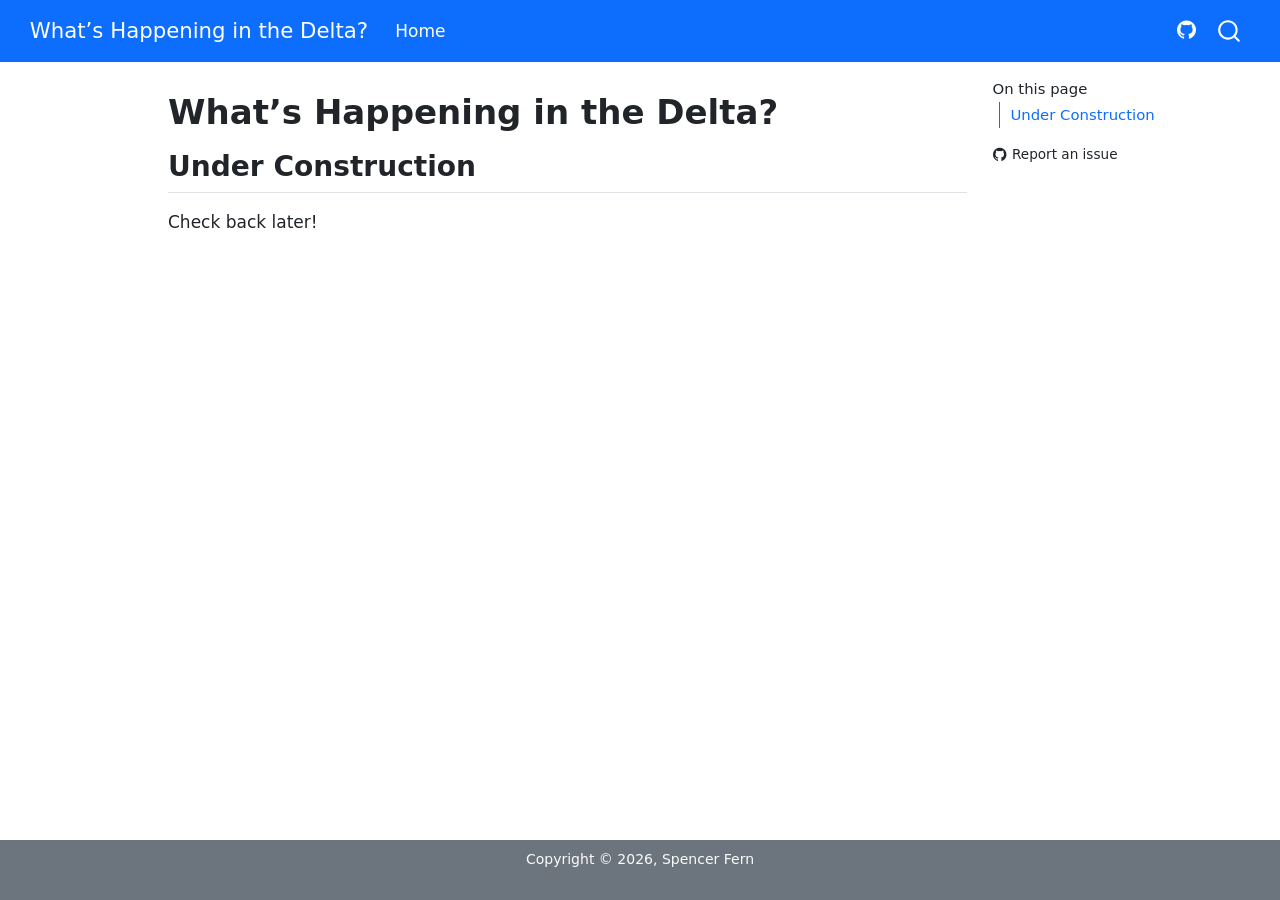
==== index.html @ 68d512fb "Built site for gh-pages" ====
<!DOCTYPE html>
<html xmlns="http://www.w3.org/1999/xhtml" lang="en" xml:lang="en"><head>

<meta charset="utf-8">
<meta name="generator" content="quarto-1.9.38">

<meta name="viewport" content="width=device-width, initial-scale=1.0, user-scalable=yes">


<title>What’s Happening in the Delta?</title>
<style>
/* Default styles provided by pandoc.
** See https://pandoc.org/MANUAL.html#variables-for-html for config info.
*/
code{white-space: pre-wrap;}
span.smallcaps{font-variant: small-caps;}
div.columns{display: flex; gap: min(4vw, 1.5em);}
div.column{flex: auto; overflow-x: auto;}
div.hanging-indent{margin-left: 1.5em; text-indent: -1.5em;}
ul.task-list{list-style: none;}
ul.task-list li input[type="checkbox"] {
  width: 0.8em;
  margin: 0 0.8em 0.2em -1em; /* quarto-specific, see https://github.com/quarto-dev/quarto-cli/issues/4556 */ 
  vertical-align: middle;
}
</style>


<script src="site_libs/quarto-nav/quarto-nav.js"></script>
<script src="site_libs/quarto-nav/headroom.min.js"></script>
<script src="site_libs/clipboard/clipboard.min.js"></script>
<script src="site_libs/quarto-search/autocomplete.umd.js"></script>
<script src="site_libs/quarto-search/fuse.min.js"></script>
<script src="site_libs/quarto-search/quarto-search.js"></script>
<meta name="quarto:offset" content="./">
<script src="site_libs/quarto-html/quarto.js" type="module"></script>
<script src="site_libs/quarto-html/tabsets/tabsets.js" type="module"></script>
<script src="site_libs/quarto-html/popper.min.js"></script>
<script src="site_libs/quarto-html/tippy.umd.min.js"></script>
<script src="site_libs/quarto-html/anchor.min.js"></script>
<link href="site_libs/quarto-html/tippy.css" rel="stylesheet">
<link href="site_libs/quarto-html/quarto-syntax-highlighting-15634bcf2e68342d4ad2dfa704d543f6.css" rel="stylesheet" id="quarto-text-highlighting-styles">
<script src="site_libs/bootstrap/bootstrap.min.js"></script>
<link href="site_libs/bootstrap/bootstrap-icons.css" rel="stylesheet">
<link href="site_libs/bootstrap/bootstrap-a5e1f6ec0c89de0c92b3266342d8023a.min.css" rel="stylesheet" append-hash="true" id="quarto-bootstrap" data-mode="light">
<script id="quarto-search-options" type="application/json">{
  "location": "navbar",
  "copy-button": false,
  "collapse-after": 3,
  "panel-placement": "end",
  "type": "overlay",
  "limit": 50,
  "keyboard-shortcut": [
    "f",
    "/",
    "s"
  ],
  "show-item-context": false,
  "language": {
    "search-no-results-text": "No results",
    "search-matching-documents-text": "matching documents",
    "search-copy-link-title": "Copy link to search",
    "search-hide-matches-text": "Hide additional matches",
    "search-more-match-text": "more match in this document",
    "search-more-matches-text": "more matches in this document",
    "search-clear-button-title": "Clear",
    "search-text-placeholder": "",
    "search-detached-cancel-button-title": "Cancel",
    "search-submit-button-title": "Submit",
    "search-label": "Search"
  }
}</script>


</head>

<body class="nav-fixed quarto-light">

<div id="quarto-search-results"></div>
  <header id="quarto-header" class="headroom fixed-top">
    <nav class="navbar navbar-expand-lg " data-bs-theme="dark">
      <div class="navbar-container container-fluid">
      <div class="navbar-brand-container mx-auto">
    <a class="navbar-brand" href="./index.html">
    <span class="navbar-title">What’s Happening in the Delta?</span>
    </a>
  </div>
            <div id="quarto-search" class="" title="Search"></div>
          <button class="navbar-toggler" type="button" data-bs-toggle="collapse" data-bs-target="#navbarCollapse" aria-controls="navbarCollapse" role="menu" aria-expanded="false" aria-label="Toggle navigation" onclick="if (window.quartoToggleHeadroom) { window.quartoToggleHeadroom(); }">
  <span class="navbar-toggler-icon"></span>
</button>
          <div class="collapse navbar-collapse" id="navbarCollapse">
            <ul class="navbar-nav navbar-nav-scroll me-auto">
  <li class="nav-item">
    <a class="nav-link active" href="./index.html" aria-current="page"> 
<span class="menu-text">Home</span></a>
  </li>  
</ul>
            <ul class="navbar-nav navbar-nav-scroll ms-auto">
  <li class="nav-item compact">
    <a class="nav-link" href="https://github.com/nceas-learning-hub/2026_delta_week3"> <i class="bi bi-github" role="img">
</i> 
<span class="menu-text"></span></a>
  </li>  
</ul>
          </div> <!-- /navcollapse -->
            <div class="quarto-navbar-tools">
</div>
      </div> <!-- /container-fluid -->
    </nav>
</header>
<!-- content -->
<div id="quarto-content" class="quarto-container page-columns page-rows-contents page-layout-article page-navbar">
<!-- sidebar -->
<!-- margin-sidebar -->
    <div id="quarto-margin-sidebar" class="sidebar margin-sidebar">
        <nav id="TOC" role="doc-toc" class="toc-active">
    <h2 id="toc-title">On this page</h2>
   
  <ul>
  <li><a href="#under-construction" id="toc-under-construction" class="nav-link active" data-scroll-target="#under-construction">Under Construction</a></li>
  </ul>
<div class="toc-actions"><ul><li><a href="https://github.com/nceas-learning-hub/2026_delta_week3/issues/new" class="toc-action"><i class="bi bi-github"></i>Report an issue</a></li></ul></div></nav>
    </div>
<!-- main -->
<main class="content" id="quarto-document-content">

<header id="title-block-header" class="quarto-title-block default">
<div class="quarto-title">
<h1 class="title">What’s Happening in the Delta?</h1>
</div>



<div class="quarto-title-meta">

    
  
    
  </div>
  


</header>


<section id="under-construction" class="level2">
<h2 class="anchored" data-anchor-id="under-construction">Under Construction</h2>
<p>Check back later!</p>


</section>

</main> <!-- /main -->
<script id="quarto-html-after-body" type="application/javascript">
  window.document.addEventListener("DOMContentLoaded", function (event) {
    const icon = "";
    const anchorJS = new window.AnchorJS();
    anchorJS.options = {
      placement: 'right',
      icon: icon
    };
    anchorJS.add('.anchored');
    const isCodeAnnotation = (el) => {
      for (const clz of el.classList) {
        if (clz.startsWith('code-annotation-')) {                     
          return true;
        }
      }
      return false;
    }
    const onCopySuccess = function(e) {
      // button target
      const button = e.trigger;
      // don't keep focus
      button.blur();
      // flash "checked"
      button.classList.add('code-copy-button-checked');
      var currentTitle = button.getAttribute("title");
      button.setAttribute("title", "Copied!");
      let tooltip;
      if (window.bootstrap) {
        button.setAttribute("data-bs-toggle", "tooltip");
        button.setAttribute("data-bs-placement", "left");
        button.setAttribute("data-bs-title", "Copied!");
        tooltip = new bootstrap.Tooltip(button, 
          { trigger: "manual", 
            customClass: "code-copy-button-tooltip",
            offset: [0, -8]});
        tooltip.show();    
      }
      setTimeout(function() {
        if (tooltip) {
          tooltip.hide();
          button.removeAttribute("data-bs-title");
          button.removeAttribute("data-bs-toggle");
          button.removeAttribute("data-bs-placement");
        }
        button.setAttribute("title", currentTitle);
        button.classList.remove('code-copy-button-checked');
      }, 1000);
      // clear code selection
      e.clearSelection();
    }
    const getTextToCopy = function(trigger) {
      const outerScaffold = trigger.parentElement.cloneNode(true);
      const codeEl = outerScaffold.querySelector('code');
      for (const childEl of codeEl.children) {
        if (isCodeAnnotation(childEl)) {
          childEl.remove();
        }
      }
      return codeEl.innerText;
    }
    const clipboard = new window.ClipboardJS('.code-copy-button:not([data-in-quarto-modal])', {
      text: getTextToCopy
    });
    clipboard.on('success', onCopySuccess);
    if (window.document.getElementById('quarto-embedded-source-code-modal')) {
      const clipboardModal = new window.ClipboardJS('.code-copy-button[data-in-quarto-modal]', {
        text: getTextToCopy,
        container: window.document.getElementById('quarto-embedded-source-code-modal')
      });
      clipboardModal.on('success', onCopySuccess);
    }
      var localhostRegex = new RegExp(/^(?:http|https):\/\/localhost\:?[0-9]*\//);
      var mailtoRegex = new RegExp(/^mailto:/);
        var filterRegex = new RegExp("https:\/\/spensahhhhh\.github\.io\/");
      var isInternal = (href) => {
          return filterRegex.test(href) || localhostRegex.test(href) || mailtoRegex.test(href);
      }
      // Inspect non-navigation links and adorn them if external
     var links = window.document.querySelectorAll('a[href]:not(.nav-link):not(.navbar-brand):not(.toc-action):not(.sidebar-link):not(.sidebar-item-toggle):not(.pagination-link):not(.no-external):not([aria-hidden]):not(.dropdown-item):not(.quarto-navigation-tool):not(.about-link)');
      for (var i=0; i<links.length; i++) {
        const link = links[i];
        if (!isInternal(link.href)) {
          // undo the damage that might have been done by quarto-nav.js in the case of
          // links that we want to consider external
          if (link.dataset.originalHref !== undefined) {
            link.href = link.dataset.originalHref;
          }
            // target, if specified
            link.setAttribute("target", "_blank");
            if (link.getAttribute("rel") === null) {
              link.setAttribute("rel", "noopener");
            }
        }
      }
    function tippyHover(el, contentFn, onTriggerFn, onUntriggerFn) {
      const config = {
        allowHTML: true,
        maxWidth: 500,
        delay: 100,
        arrow: false,
        appendTo: function(el) {
            return el.parentElement;
        },
        interactive: true,
        interactiveBorder: 10,
        theme: 'quarto',
        placement: 'bottom-start',
      };
      if (contentFn) {
        config.content = contentFn;
      }
      if (onTriggerFn) {
        config.onTrigger = onTriggerFn;
      }
      if (onUntriggerFn) {
        config.onUntrigger = onUntriggerFn;
      }
      window.tippy(el, config); 
    }
    const noterefs = window.document.querySelectorAll('a[role="doc-noteref"]');
    for (var i=0; i<noterefs.length; i++) {
      const ref = noterefs[i];
      tippyHover(ref, function() {
        // use id or data attribute instead here
        let href = ref.getAttribute('data-footnote-href') || ref.getAttribute('href');
        try { href = new URL(href).hash; } catch {}
        const id = href.replace(/^#\/?/, "");
        const note = window.document.getElementById(id);
        if (note) {
          return note.innerHTML;
        } else {
          return "";
        }
      });
    }
    const xrefs = window.document.querySelectorAll('a.quarto-xref');
    const processXRef = (id, note) => {
      // Strip column container classes
      const stripColumnClz = (el) => {
        el.classList.remove("page-full", "page-columns");
        if (el.children) {
          for (const child of el.children) {
            stripColumnClz(child);
          }
        }
      }
      stripColumnClz(note)
      if (id === null || id.startsWith('sec-')) {
        // Special case sections, only their first couple elements
        const container = document.createElement("div");
        if (note.children && note.children.length > 2) {
          container.appendChild(note.children[0].cloneNode(true));
          for (let i = 1; i < note.children.length; i++) {
            const child = note.children[i];
            if (child.tagName === "P" && child.innerText === "") {
              continue;
            } else {
              container.appendChild(child.cloneNode(true));
              break;
            }
          }
          if (window.Quarto?.typesetMath) {
            window.Quarto.typesetMath(container);
          }
          return container.innerHTML
        } else {
          if (window.Quarto?.typesetMath) {
            window.Quarto.typesetMath(note);
          }
          return note.innerHTML;
        }
      } else {
        // Remove any anchor links if they are present
        const anchorLink = note.querySelector('a.anchorjs-link');
        if (anchorLink) {
          anchorLink.remove();
        }
        if (window.Quarto?.typesetMath) {
          window.Quarto.typesetMath(note);
        }
        if (note.classList.contains("callout")) {
          return note.outerHTML;
        } else {
          return note.innerHTML;
        }
      }
    }
    for (var i=0; i<xrefs.length; i++) {
      const xref = xrefs[i];
      tippyHover(xref, undefined, function(instance) {
        instance.disable();
        let url = xref.getAttribute('href');
        let hash = undefined; 
        if (url.startsWith('#')) {
          hash = url;
        } else {
          try { hash = new URL(url).hash; } catch {}
        }
        if (hash) {
          const id = hash.replace(/^#\/?/, "");
          const note = window.document.getElementById(id);
          if (note !== null) {
            try {
              const html = processXRef(id, note.cloneNode(true));
              instance.setContent(html);
            } finally {
              instance.enable();
              instance.show();
            }
          } else {
            // See if we can fetch this
            fetch(url.split('#')[0])
            .then(res => res.text())
            .then(html => {
              const parser = new DOMParser();
              const htmlDoc = parser.parseFromString(html, "text/html");
              const note = htmlDoc.getElementById(id);
              if (note !== null) {
                const html = processXRef(id, note);
                instance.setContent(html);
              } 
            }).finally(() => {
              instance.enable();
              instance.show();
            });
          }
        } else {
          // See if we can fetch a full url (with no hash to target)
          // This is a special case and we should probably do some content thinning / targeting
          fetch(url)
          .then(res => res.text())
          .then(html => {
            const parser = new DOMParser();
            const htmlDoc = parser.parseFromString(html, "text/html");
            const note = htmlDoc.querySelector('main.content');
            if (note !== null) {
              // This should only happen for chapter cross references
              // (since there is no id in the URL)
              // remove the first header
              if (note.children.length > 0 && note.children[0].tagName === "HEADER") {
                note.children[0].remove();
              }
              const html = processXRef(null, note);
              instance.setContent(html);
            } 
          }).finally(() => {
            instance.enable();
            instance.show();
          });
        }
      }, function(instance) {
      });
    }
        let selectedAnnoteEl;
        const selectorForAnnotation = ( cell, annotation) => {
          let cellAttr = 'data-code-cell="' + cell + '"';
          let lineAttr = 'data-code-annotation="' +  annotation + '"';
          const selector = 'span[' + cellAttr + '][' + lineAttr + ']';
          return selector;
        }
        const selectCodeLines = (annoteEl) => {
          const doc = window.document;
          const targetCell = annoteEl.getAttribute("data-target-cell");
          const targetAnnotation = annoteEl.getAttribute("data-target-annotation");
          const annoteSpan = window.document.querySelector(selectorForAnnotation(targetCell, targetAnnotation));
          const lines = annoteSpan.getAttribute("data-code-lines").split(",");
          const lineIds = lines.map((line) => {
            return targetCell + "-" + line;
          })
          let top = null;
          let height = null;
          let parent = null;
          if (lineIds.length > 0) {
              //compute the position of the single el (top and bottom and make a div)
              const el = window.document.getElementById(lineIds[0]);
              top = el.offsetTop;
              height = el.offsetHeight;
              parent = el.parentElement.parentElement;
            if (lineIds.length > 1) {
              const lastEl = window.document.getElementById(lineIds[lineIds.length - 1]);
              const bottom = lastEl.offsetTop + lastEl.offsetHeight;
              height = bottom - top;
            }
            if (top !== null && height !== null && parent !== null) {
              // cook up a div (if necessary) and position it 
              let div = window.document.getElementById("code-annotation-line-highlight");
              if (div === null) {
                div = window.document.createElement("div");
                div.setAttribute("id", "code-annotation-line-highlight");
                div.style.position = 'absolute';
                parent.appendChild(div);
              }
              div.style.top = top - 2 + "px";
              div.style.height = height + 4 + "px";
              div.style.left = 0;
              let gutterDiv = window.document.getElementById("code-annotation-line-highlight-gutter");
              if (gutterDiv === null) {
                gutterDiv = window.document.createElement("div");
                gutterDiv.setAttribute("id", "code-annotation-line-highlight-gutter");
                gutterDiv.style.position = 'absolute';
                const codeCell = window.document.getElementById(targetCell);
                const gutter = codeCell.querySelector('.code-annotation-gutter');
                gutter.appendChild(gutterDiv);
              }
              gutterDiv.style.top = top - 2 + "px";
              gutterDiv.style.height = height + 4 + "px";
            }
            selectedAnnoteEl = annoteEl;
          }
        };
        const unselectCodeLines = () => {
          const elementsIds = ["code-annotation-line-highlight", "code-annotation-line-highlight-gutter"];
          elementsIds.forEach((elId) => {
            const div = window.document.getElementById(elId);
            if (div) {
              div.remove();
            }
          });
          selectedAnnoteEl = undefined;
        };
          // Handle positioning of the toggle
      window.addEventListener(
        "resize",
        throttle(() => {
          elRect = undefined;
          if (selectedAnnoteEl) {
            selectCodeLines(selectedAnnoteEl);
          }
        }, 10)
      );
      function throttle(fn, ms) {
      let throttle = false;
      let timer;
        return (...args) => {
          if(!throttle) { // first call gets through
              fn.apply(this, args);
              throttle = true;
          } else { // all the others get throttled
              if(timer) clearTimeout(timer); // cancel #2
              timer = setTimeout(() => {
                fn.apply(this, args);
                timer = throttle = false;
              }, ms);
          }
        };
      }
        // Attach click handler to the DT
        const annoteDls = window.document.querySelectorAll('dt[data-target-cell]');
        for (const annoteDlNode of annoteDls) {
          annoteDlNode.addEventListener('click', (event) => {
            const clickedEl = event.target;
            if (clickedEl !== selectedAnnoteEl) {
              unselectCodeLines();
              const activeEl = window.document.querySelector('dt[data-target-cell].code-annotation-active');
              if (activeEl) {
                activeEl.classList.remove('code-annotation-active');
              }
              selectCodeLines(clickedEl);
              clickedEl.classList.add('code-annotation-active');
            } else {
              // Unselect the line
              unselectCodeLines();
              clickedEl.classList.remove('code-annotation-active');
            }
          });
        }
    const findCites = (el) => {
      const parentEl = el.parentElement;
      if (parentEl) {
        const cites = parentEl.dataset.cites;
        if (cites) {
          return {
            el,
            cites: cites.split(' ')
          };
        } else {
          return findCites(el.parentElement)
        }
      } else {
        return undefined;
      }
    };
    var bibliorefs = window.document.querySelectorAll('a[role="doc-biblioref"]');
    for (var i=0; i<bibliorefs.length; i++) {
      const ref = bibliorefs[i];
      const citeInfo = findCites(ref);
      if (citeInfo) {
        tippyHover(citeInfo.el, function() {
          var popup = window.document.createElement('div');
          citeInfo.cites.forEach(function(cite) {
            var citeDiv = window.document.createElement('div');
            citeDiv.classList.add('hanging-indent');
            citeDiv.classList.add('csl-entry');
            var biblioDiv = window.document.getElementById('ref-' + cite);
            if (biblioDiv) {
              citeDiv.innerHTML = biblioDiv.innerHTML;
            }
            popup.appendChild(citeDiv);
          });
          return popup.innerHTML;
        });
      }
    }
  });
  </script>
</div> <!-- /content -->
<footer class="footer">
  <div class="nav-footer">
    <div class="nav-footer-left">
      &nbsp;
    </div>   
    <div class="nav-footer-center">
<p>Copyright © 2026, Spencer Fern</p>
<div class="toc-actions d-sm-block d-md-none"><ul><li><a href="https://github.com/nceas-learning-hub/2026_delta_week3/issues/new" class="toc-action"><i class="bi bi-github"></i>Report an issue</a></li></ul></div></div>
    <div class="nav-footer-right">
      &nbsp;
    </div>
  </div>
</footer>




</body></html>
---- site_libs/quarto-html/tippy.css ----
.tippy-box[data-animation=fade][data-state=hidden]{opacity:0}[data-tippy-root]{max-width:calc(100vw - 10px)}.tippy-box{position:relative;background-color:#333;color:#fff;border-radius:4px;font-size:14px;line-height:1.4;white-space:normal;outline:0;transition-property:transform,visibility,opacity}.tippy-box[data-placement^=top]>.tippy-arrow{bottom:0}.tippy-box[data-placement^=top]>.tippy-arrow:before{bottom:-7px;left:0;border-width:8px 8px 0;border-top-color:initial;transform-origin:center top}.tippy-box[data-placement^=bottom]>.tippy-arrow{top:0}.tippy-box[data-placement^=bottom]>.tippy-arrow:before{top:-7px;left:0;border-width:0 8px 8px;border-bottom-color:initial;transform-origin:center bottom}.tippy-box[data-placement^=left]>.tippy-arrow{right:0}.tippy-box[data-placement^=left]>.tippy-arrow:before{border-width:8px 0 8px 8px;border-left-color:initial;right:-7px;transform-origin:center left}.tippy-box[data-placement^=right]>.tippy-arrow{left:0}.tippy-box[data-placement^=right]>.tippy-arrow:before{left:-7px;border-width:8px 8px 8px 0;border-right-color:initial;transform-origin:center right}.tippy-box[data-inertia][data-state=visible]{transition-timing-function:cubic-bezier(.54,1.5,.38,1.11)}.tippy-arrow{width:16px;height:16px;color:#333}.tippy-arrow:before{content:"";position:absolute;border-color:transparent;border-style:solid}.tippy-content{position:relative;padding:5px 9px;z-index:1}
---- site_libs/quarto-html/quarto-syntax-highlighting-15634bcf2e68342d4ad2dfa704d543f6.css ----
/* quarto syntax highlight colors */
:root {
  --quarto-hl-ot-color: #003B4F;
  --quarto-hl-at-color: #657422;
  --quarto-hl-ss-color: #20794D;
  --quarto-hl-an-color: #5E5E5E;
  --quarto-hl-fu-color: #4758AB;
  --quarto-hl-st-color: #20794D;
  --quarto-hl-cf-color: #003B4F;
  --quarto-hl-op-color: #5E5E5E;
  --quarto-hl-er-color: #AD0000;
  --quarto-hl-bn-color: #AD0000;
  --quarto-hl-al-color: #AD0000;
  --quarto-hl-va-color: #111111;
  --quarto-hl-bu-color: inherit;
  --quarto-hl-ex-color: inherit;
  --quarto-hl-pp-color: #AD0000;
  --quarto-hl-in-color: #5E5E5E;
  --quarto-hl-vs-color: #20794D;
  --quarto-hl-wa-color: #5E5E5E;
  --quarto-hl-do-color: #5E5E5E;
  --quarto-hl-im-color: #00769E;
  --quarto-hl-ch-color: #20794D;
  --quarto-hl-dt-color: #AD0000;
  --quarto-hl-fl-color: #AD0000;
  --quarto-hl-co-color: #5E5E5E;
  --quarto-hl-cv-color: #5E5E5E;
  --quarto-hl-cn-color: #8f5902;
  --quarto-hl-sc-color: #5E5E5E;
  --quarto-hl-dv-color: #AD0000;
  --quarto-hl-kw-color: #003B4F;
}

/* other quarto variables */
:root {
  --quarto-font-monospace: SFMono-Regular, Menlo, Monaco, Consolas, "Liberation Mono", "Courier New", monospace;
}

/* syntax highlight based on Pandoc's rules */
pre > code.sourceCode > span {
  color: #003B4F;
}

code.sourceCode > span {
  color: #003B4F;
}

div.sourceCode,
div.sourceCode pre.sourceCode {
  color: #003B4F;
}

/* Normal */
code span {
  color: #003B4F;
}

/* Alert */
code span.al {
  color: #AD0000;
  font-style: inherit;
}

/* Annotation */
code span.an {
  color: #5E5E5E;
  font-style: inherit;
}

/* Attribute */
code span.at {
  color: #657422;
  font-style: inherit;
}

/* BaseN */
code span.bn {
  color: #AD0000;
  font-style: inherit;
}

/* BuiltIn */
code span.bu {
  font-style: inherit;
}

/* ControlFlow */
code span.cf {
  color: #003B4F;
  font-weight: bold;
  font-style: inherit;
}

/* Char */
code span.ch {
  color: #20794D;
  font-style: inherit;
}

/* Constant */
code span.cn {
  color: #8f5902;
  font-style: inherit;
}

/* Comment */
code span.co {
  color: #5E5E5E;
  font-style: inherit;
}

/* CommentVar */
code span.cv {
  color: #5E5E5E;
  font-style: italic;
}

/* Documentation */
code span.do {
  color: #5E5E5E;
  font-style: italic;
}

/* DataType */
code span.dt {
  color: #AD0000;
  font-style: inherit;
}

/* DecVal */
code span.dv {
  color: #AD0000;
  font-style: inherit;
}

/* Error */
code span.er {
  color: #AD0000;
  font-style: inherit;
}

/* Extension */
code span.ex {
  font-style: inherit;
}

/* Float */
code span.fl {
  color: #AD0000;
  font-style: inherit;
}

/* Function */
code span.fu {
  color: #4758AB;
  font-style: inherit;
}

/* Import */
code span.im {
  color: #00769E;
  font-style: inherit;
}

/* Information */
code span.in {
  color: #5E5E5E;
  font-style: inherit;
}

/* Keyword */
code span.kw {
  color: #003B4F;
  font-weight: bold;
  font-style: inherit;
}

/* Operator */
code span.op {
  color: #5E5E5E;
  font-style: inherit;
}

/* Other */
code span.ot {
  color: #003B4F;
  font-style: inherit;
}

/* Preprocessor */
code span.pp {
  color: #AD0000;
  font-style: inherit;
}

/* SpecialChar */
code span.sc {
  color: #5E5E5E;
  font-style: inherit;
}

/* SpecialString */
code span.ss {
  color: #20794D;
  font-style: inherit;
}

/* String */
code span.st {
  color: #20794D;
  font-style: inherit;
}

/* Variable */
code span.va {
  color: #111111;
  font-style: inherit;
}

/* VerbatimString */
code span.vs {
  color: #20794D;
  font-style: inherit;
}

/* Warning */
code span.wa {
  color: #5E5E5E;
  font-style: italic;
}

.prevent-inlining {
  content: "</";
}

/*# sourceMappingURL=f23921c56f73e400b49028c9186a1aa0.css.map */
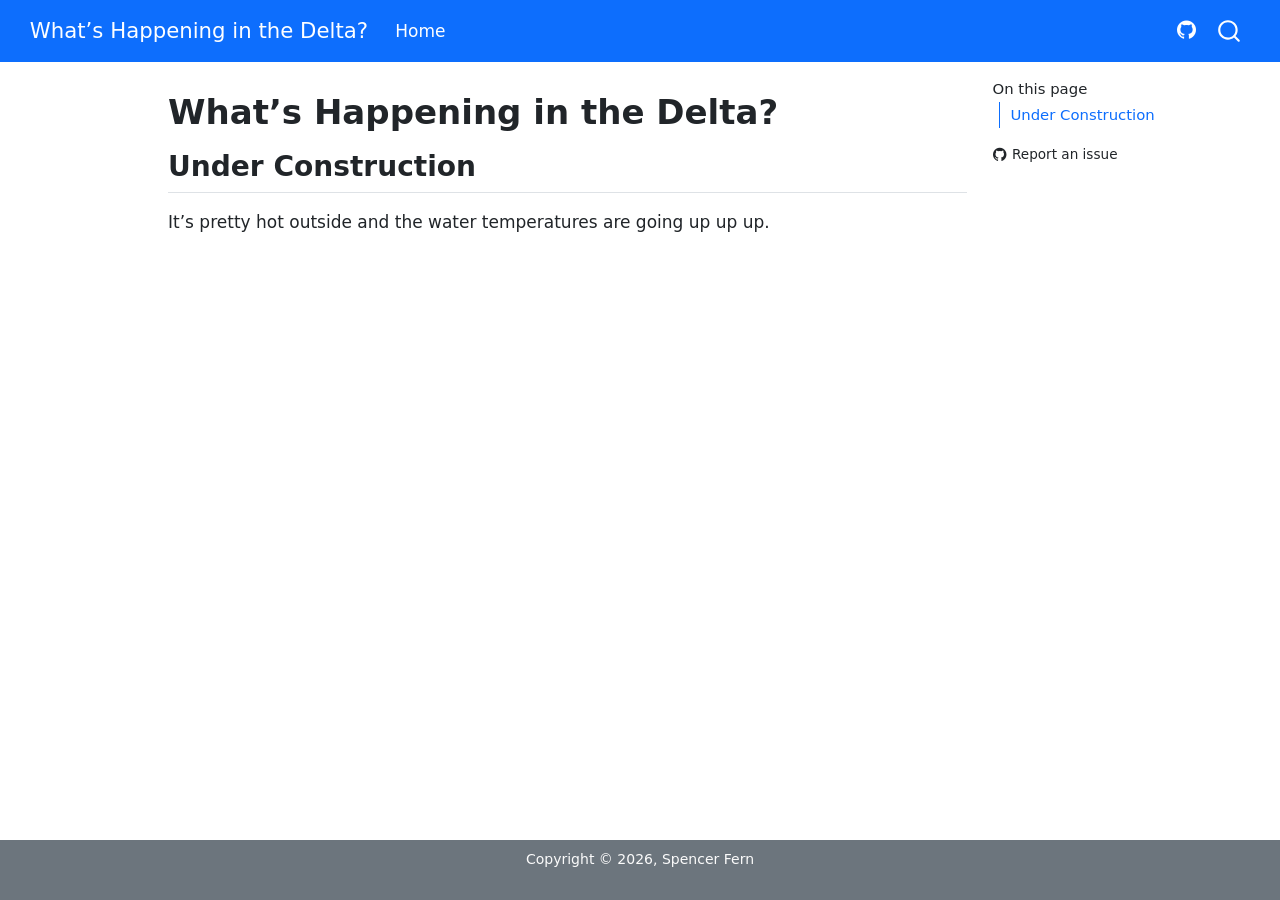
==== commit e7ea464e: "Built site for gh-pages" ====
--- a/index.html
+++ b/index.html
@@ -146,7 +146,7 @@
 
 <section id="under-construction" class="level2">
 <h2 class="anchored" data-anchor-id="under-construction">Under Construction</h2>
-<p>Check back later!</p>
+<p>It’s pretty hot outside and the water temperatures are going up up up.</p>
 
 
 </section>
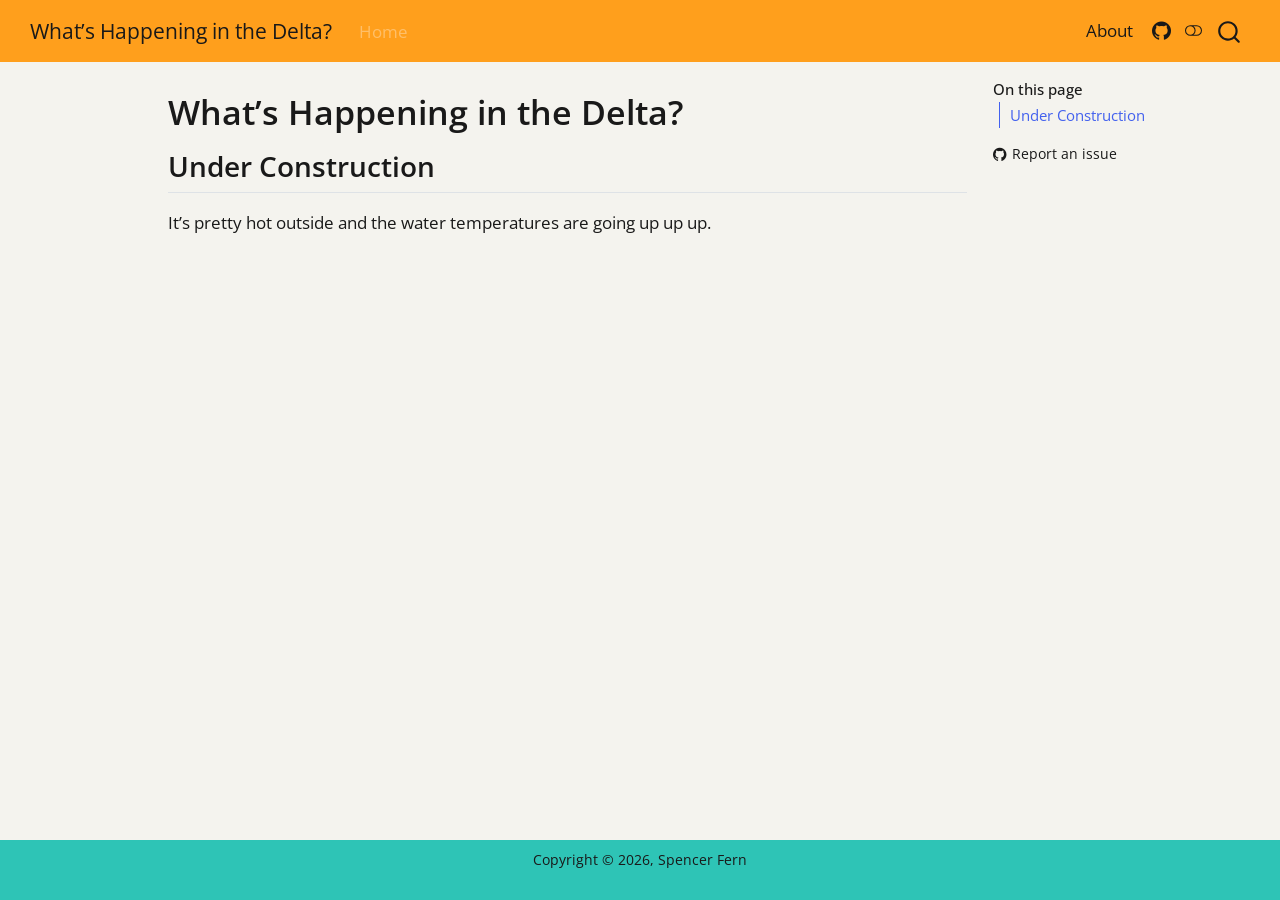
==== commit 8a0b6c41: "Built site for gh-pages" ====
--- a/index.html
+++ b/index.html
@@ -39,10 +39,14 @@
 <script src="site_libs/quarto-html/tippy.umd.min.js"></script>
 <script src="site_libs/quarto-html/anchor.min.js"></script>
 <link href="site_libs/quarto-html/tippy.css" rel="stylesheet">
-<link href="site_libs/quarto-html/quarto-syntax-highlighting-15634bcf2e68342d4ad2dfa704d543f6.css" rel="stylesheet" id="quarto-text-highlighting-styles">
+<link href="site_libs/quarto-html/quarto-syntax-highlighting-15634bcf2e68342d4ad2dfa704d543f6.css" rel="stylesheet" class="quarto-color-scheme" id="quarto-text-highlighting-styles">
+<link href="site_libs/quarto-html/quarto-syntax-highlighting-dark-0a6b7249c26820e032cb0bd839ff02b1.css" rel="stylesheet" class="quarto-color-scheme quarto-color-alternate" id="quarto-text-highlighting-styles">
+<link href="site_libs/quarto-html/quarto-syntax-highlighting-15634bcf2e68342d4ad2dfa704d543f6.css" rel="stylesheet" class="quarto-color-scheme-extra" id="quarto-text-highlighting-styles">
 <script src="site_libs/bootstrap/bootstrap.min.js"></script>
 <link href="site_libs/bootstrap/bootstrap-icons.css" rel="stylesheet">
-<link href="site_libs/bootstrap/bootstrap-a5e1f6ec0c89de0c92b3266342d8023a.min.css" rel="stylesheet" append-hash="true" id="quarto-bootstrap" data-mode="light">
+<link href="site_libs/bootstrap/bootstrap-62088320dbb3b3bed473ae1095f0f846.min.css" rel="stylesheet" append-hash="true" class="quarto-color-scheme" id="quarto-bootstrap" data-mode="light">
+<link href="site_libs/bootstrap/bootstrap-dark-53d43cc98d0395f6bc60031f9329ff8a.min.css" rel="stylesheet" append-hash="true" class="quarto-color-scheme quarto-color-alternate" id="quarto-bootstrap" data-mode="dark">
+<link href="site_libs/bootstrap/bootstrap-62088320dbb3b3bed473ae1095f0f846.min.css" rel="stylesheet" append-hash="true" class="quarto-color-scheme-extra" id="quarto-bootstrap" data-mode="light">
 <script id="quarto-search-options" type="application/json">{
   "location": "navbar",
   "copy-button": false,
@@ -74,7 +78,169 @@
 
 </head>
 
-<body class="nav-fixed quarto-light">
+<body class="nav-fixed quarto-light"><script id="quarto-html-before-body" type="application/javascript">
+    const toggleBodyColorMode = (bsSheetEl) => {
+      const mode = bsSheetEl.getAttribute("data-mode");
+      const bodyEl = window.document.querySelector("body");
+      if (mode === "dark") {
+        bodyEl.classList.add("quarto-dark");
+        bodyEl.classList.remove("quarto-light");
+      } else {
+        bodyEl.classList.add("quarto-light");
+        bodyEl.classList.remove("quarto-dark");
+      }
+    }
+    const toggleBodyColorPrimary = () => {
+      const bsSheetEl = window.document.querySelector("link#quarto-bootstrap:not([rel=disabled-stylesheet])");
+      if (bsSheetEl) {
+        toggleBodyColorMode(bsSheetEl);
+      }
+    }
+    const setColorSchemeToggle = (alternate) => {
+      const toggles = window.document.querySelectorAll('.quarto-color-scheme-toggle');
+      for (let i=0; i < toggles.length; i++) {
+        const toggle = toggles[i];
+        if (toggle) {
+          if (alternate) {
+            toggle.classList.add("alternate");
+          } else {
+            toggle.classList.remove("alternate");
+          }
+        }
+      }
+    };
+    const toggleColorMode = (alternate) => {
+      // Switch the stylesheets
+      const primaryStylesheets = window.document.querySelectorAll('link.quarto-color-scheme:not(.quarto-color-alternate)');
+      const alternateStylesheets = window.document.querySelectorAll('link.quarto-color-scheme.quarto-color-alternate');
+      manageTransitions('#quarto-margin-sidebar .nav-link', false);
+      if (alternate) {
+        // note: dark is layered on light, we don't disable primary!
+        enableStylesheet(alternateStylesheets);
+        for (const sheetNode of alternateStylesheets) {
+          if (sheetNode.id === "quarto-bootstrap") {
+            toggleBodyColorMode(sheetNode);
+          }
+        }
+      } else {
+        disableStylesheet(alternateStylesheets);
+        enableStylesheet(primaryStylesheets)
+        toggleBodyColorPrimary();
+      }
+      manageTransitions('#quarto-margin-sidebar .nav-link', true);
+      // Switch the toggles
+      setColorSchemeToggle(alternate)
+      // Hack to workaround the fact that safari doesn't
+      // properly recolor the scrollbar when toggling (#1455)
+      if (navigator.userAgent.indexOf('Safari') > 0 && navigator.userAgent.indexOf('Chrome') == -1) {
+        manageTransitions("body", false);
+        window.scrollTo(0, 1);
+        setTimeout(() => {
+          window.scrollTo(0, 0);
+          manageTransitions("body", true);
+        }, 40);
+      }
+    }
+    const disableStylesheet = (stylesheets) => {
+      for (let i=0; i < stylesheets.length; i++) {
+        const stylesheet = stylesheets[i];
+        stylesheet.rel = 'disabled-stylesheet';
+      }
+    }
+    const enableStylesheet = (stylesheets) => {
+      for (let i=0; i < stylesheets.length; i++) {
+        const stylesheet = stylesheets[i];
+        if(stylesheet.rel !== 'stylesheet') { // for Chrome, which will still FOUC without this check
+          stylesheet.rel = 'stylesheet';
+        }
+      }
+    }
+    const manageTransitions = (selector, allowTransitions) => {
+      const els = window.document.querySelectorAll(selector);
+      for (let i=0; i < els.length; i++) {
+        const el = els[i];
+        if (allowTransitions) {
+          el.classList.remove('notransition');
+        } else {
+          el.classList.add('notransition');
+        }
+      }
+    }
+    const isFileUrl = () => {
+      return window.location.protocol === 'file:';
+    }
+    const hasAlternateSentinel = () => {
+      let styleSentinel = getColorSchemeSentinel();
+      if (styleSentinel !== null) {
+        return styleSentinel === "alternate";
+      } else {
+        return false;
+      }
+    }
+    const setStyleSentinel = (alternate) => {
+      const value = alternate ? "alternate" : "default";
+      if (!isFileUrl()) {
+        window.localStorage.setItem("quarto-color-scheme", value);
+      } else {
+        localAlternateSentinel = value;
+      }
+    }
+    const getColorSchemeSentinel = () => {
+      if (!isFileUrl()) {
+        const storageValue = window.localStorage.getItem("quarto-color-scheme");
+        return storageValue != null ? storageValue : localAlternateSentinel;
+      } else {
+        return localAlternateSentinel;
+      }
+    }
+    const toggleGiscusIfUsed = (isAlternate, darkModeDefault) => {
+      const baseTheme = document.querySelector('#giscus-base-theme')?.value ?? 'light';
+      const alternateTheme = document.querySelector('#giscus-alt-theme')?.value ?? 'dark';
+      let newTheme = '';
+      if(authorPrefersDark) {
+        newTheme = isAlternate ? baseTheme : alternateTheme;
+      } else {
+        newTheme = isAlternate ? alternateTheme : baseTheme;
+      }
+      const changeGiscusTheme = () => {
+        // From: https://github.com/giscus/giscus/issues/336
+        const sendMessage = (message) => {
+          const iframe = document.querySelector('iframe.giscus-frame');
+          if (!iframe) return;
+          iframe.contentWindow.postMessage({ giscus: message }, 'https://giscus.app');
+        }
+        sendMessage({
+          setConfig: {
+            theme: newTheme
+          }
+        });
+      }
+      const isGiscussLoaded = window.document.querySelector('iframe.giscus-frame') !== null;
+      if (isGiscussLoaded) {
+        changeGiscusTheme();
+      }
+    };
+    const authorPrefersDark = false;
+    const darkModeDefault = authorPrefersDark;
+      document.querySelector('link#quarto-text-highlighting-styles.quarto-color-scheme-extra').rel = 'disabled-stylesheet';
+      document.querySelector('link#quarto-bootstrap.quarto-color-scheme-extra').rel = 'disabled-stylesheet';
+    let localAlternateSentinel = darkModeDefault ? 'alternate' : 'default';
+    // Dark / light mode switch
+    window.quartoToggleColorScheme = () => {
+      // Read the current dark / light value
+      let toAlternate = !hasAlternateSentinel();
+      toggleColorMode(toAlternate);
+      setStyleSentinel(toAlternate);
+      toggleGiscusIfUsed(toAlternate, darkModeDefault);
+      window.dispatchEvent(new Event('resize'));
+    };
+    // Switch to dark mode if need be
+    if (hasAlternateSentinel()) {
+      toggleColorMode(true);
+    } else {
+      toggleColorMode(false);
+    }
+  </script>
 
 <div id="quarto-search-results"></div>
   <header id="quarto-header" class="headroom fixed-top">
@@ -97,6 +263,10 @@
   </li>  
 </ul>
             <ul class="navbar-nav navbar-nav-scroll ms-auto">
+  <li class="nav-item">
+    <a class="nav-link" href="./about.html"> 
+<span class="menu-text">About</span></a>
+  </li>  
   <li class="nav-item compact">
     <a class="nav-link" href="https://github.com/nceas-learning-hub/2026_delta_week3"> <i class="bi bi-github" role="img">
 </i> 
@@ -105,6 +275,7 @@
 </ul>
           </div> <!-- /navcollapse -->
             <div class="quarto-navbar-tools">
+  <a href="" class="quarto-color-scheme-toggle quarto-navigation-tool  px-1" onclick="window.quartoToggleColorScheme(); return false;" title="Toggle dark mode"><i class="bi"></i></a>
 </div>
       </div> <!-- /container-fluid -->
     </nav>
@@ -125,6 +296,7 @@
 <!-- main -->
 <main class="content" id="quarto-document-content">
 
+
 <header id="title-block-header" class="quarto-title-block default">
 <div class="quarto-title">
 <h1 class="title">What’s Happening in the Delta?</h1>
@@ -154,6 +326,19 @@
 </main> <!-- /main -->
 <script id="quarto-html-after-body" type="application/javascript">
   window.document.addEventListener("DOMContentLoaded", function (event) {
+    // Ensure there is a toggle, if there isn't float one in the top right
+    if (window.document.querySelector('.quarto-color-scheme-toggle') === null) {
+      const a = window.document.createElement('a');
+      a.classList.add('top-right');
+      a.classList.add('quarto-color-scheme-toggle');
+      a.href = "";
+      a.onclick = function() { try { window.quartoToggleColorScheme(); } catch {} return false; };
+      const i = window.document.createElement("i");
+      i.classList.add('bi');
+      a.appendChild(i);
+      window.document.body.appendChild(a);
+    }
+    setColorSchemeToggle(hasAlternateSentinel())
     const icon = "";
     const anchorJS = new window.AnchorJS();
     anchorJS.options = {
--- a/site_libs/quarto-html/quarto-syntax-highlighting-dark-0a6b7249c26820e032cb0bd839ff02b1.css
+++ b/site_libs/quarto-html/quarto-syntax-highlighting-dark-0a6b7249c26820e032cb0bd839ff02b1.css
@@ -0,0 +1,219 @@
+/* quarto syntax highlight colors */
+:root {
+  --quarto-hl-al-color: #f07178;
+  --quarto-hl-an-color: #d4d0ab;
+  --quarto-hl-at-color: #00e0e0;
+  --quarto-hl-bn-color: #d4d0ab;
+  --quarto-hl-bu-color: #abe338;
+  --quarto-hl-ch-color: #abe338;
+  --quarto-hl-co-color: #f8f8f2;
+  --quarto-hl-cv-color: #ffd700;
+  --quarto-hl-cn-color: #ffd700;
+  --quarto-hl-cf-color: #ffa07a;
+  --quarto-hl-dt-color: #ffa07a;
+  --quarto-hl-dv-color: #d4d0ab;
+  --quarto-hl-do-color: #f8f8f2;
+  --quarto-hl-er-color: #f07178;
+  --quarto-hl-ex-color: #00e0e0;
+  --quarto-hl-fl-color: #d4d0ab;
+  --quarto-hl-fu-color: #ffa07a;
+  --quarto-hl-im-color: #abe338;
+  --quarto-hl-in-color: #d4d0ab;
+  --quarto-hl-kw-color: #ffa07a;
+  --quarto-hl-op-color: #ffa07a;
+  --quarto-hl-ot-color: #00e0e0;
+  --quarto-hl-pp-color: #dcc6e0;
+  --quarto-hl-re-color: #00e0e0;
+  --quarto-hl-sc-color: #abe338;
+  --quarto-hl-ss-color: #abe338;
+  --quarto-hl-st-color: #abe338;
+  --quarto-hl-va-color: #00e0e0;
+  --quarto-hl-vs-color: #abe338;
+  --quarto-hl-wa-color: #dcc6e0;
+}
+
+/* other quarto variables */
+:root {
+  --quarto-font-monospace: SFMono-Regular, Menlo, Monaco, Consolas, "Liberation Mono", "Courier New", monospace;
+}
+
+/* syntax highlight based on Pandoc's rules */
+pre > code.sourceCode > span {
+  color: #f8f8f2;
+}
+
+code.sourceCode > span {
+  color: #f8f8f2;
+}
+
+div.sourceCode,
+div.sourceCode pre.sourceCode {
+  color: #f8f8f2;
+}
+
+/* Normal */
+code span {
+  color: #f8f8f2;
+}
+
+/* Alert */
+code span.al {
+  color: #f07178;
+}
+
+/* Annotation */
+code span.an {
+  color: #d4d0ab;
+}
+
+/* Attribute */
+code span.at {
+  color: #00e0e0;
+}
+
+/* BaseN */
+code span.bn {
+  color: #d4d0ab;
+}
+
+/* BuiltIn */
+code span.bu {
+  color: #abe338;
+}
+
+/* ControlFlow */
+code span.cf {
+  font-weight: bold;
+  color: #ffa07a;
+}
+
+/* Char */
+code span.ch {
+  color: #abe338;
+}
+
+/* Constant */
+code span.cn {
+  color: #ffd700;
+}
+
+/* Comment */
+code span.co {
+  font-style: italic;
+  color: #f8f8f2;
+}
+
+/* CommentVar */
+code span.cv {
+  color: #ffd700;
+}
+
+/* Documentation */
+code span.do {
+  color: #f8f8f2;
+}
+
+/* DataType */
+code span.dt {
+  color: #ffa07a;
+}
+
+/* DecVal */
+code span.dv {
+  color: #d4d0ab;
+}
+
+/* Error */
+code span.er {
+  color: #f07178;
+  text-decoration: underline;
+}
+
+/* Extension */
+code span.ex {
+  font-weight: bold;
+  color: #00e0e0;
+}
+
+/* Float */
+code span.fl {
+  color: #d4d0ab;
+}
+
+/* Function */
+code span.fu {
+  color: #ffa07a;
+}
+
+/* Import */
+code span.im {
+  color: #abe338;
+}
+
+/* Information */
+code span.in {
+  color: #d4d0ab;
+}
+
+/* Keyword */
+code span.kw {
+  font-weight: bold;
+  color: #ffa07a;
+}
+
+/* Operator */
+code span.op {
+  color: #ffa07a;
+}
+
+/* Other */
+code span.ot {
+  color: #00e0e0;
+}
+
+/* Preprocessor */
+code span.pp {
+  color: #dcc6e0;
+}
+
+/* RegionMarker */
+code span.re {
+  background-color: #f8f8f2;
+  color: #00e0e0;
+}
+
+/* SpecialChar */
+code span.sc {
+  color: #abe338;
+}
+
+/* SpecialString */
+code span.ss {
+  color: #abe338;
+}
+
+/* String */
+code span.st {
+  color: #abe338;
+}
+
+/* Variable */
+code span.va {
+  color: #00e0e0;
+}
+
+/* VerbatimString */
+code span.vs {
+  color: #abe338;
+}
+
+/* Warning */
+code span.wa {
+  color: #dcc6e0;
+}
+
+.prevent-inlining {
+  content: "</";
+}
+
+/*# sourceMappingURL=175367c052bafc98bd680af3479823f0.css.map */
